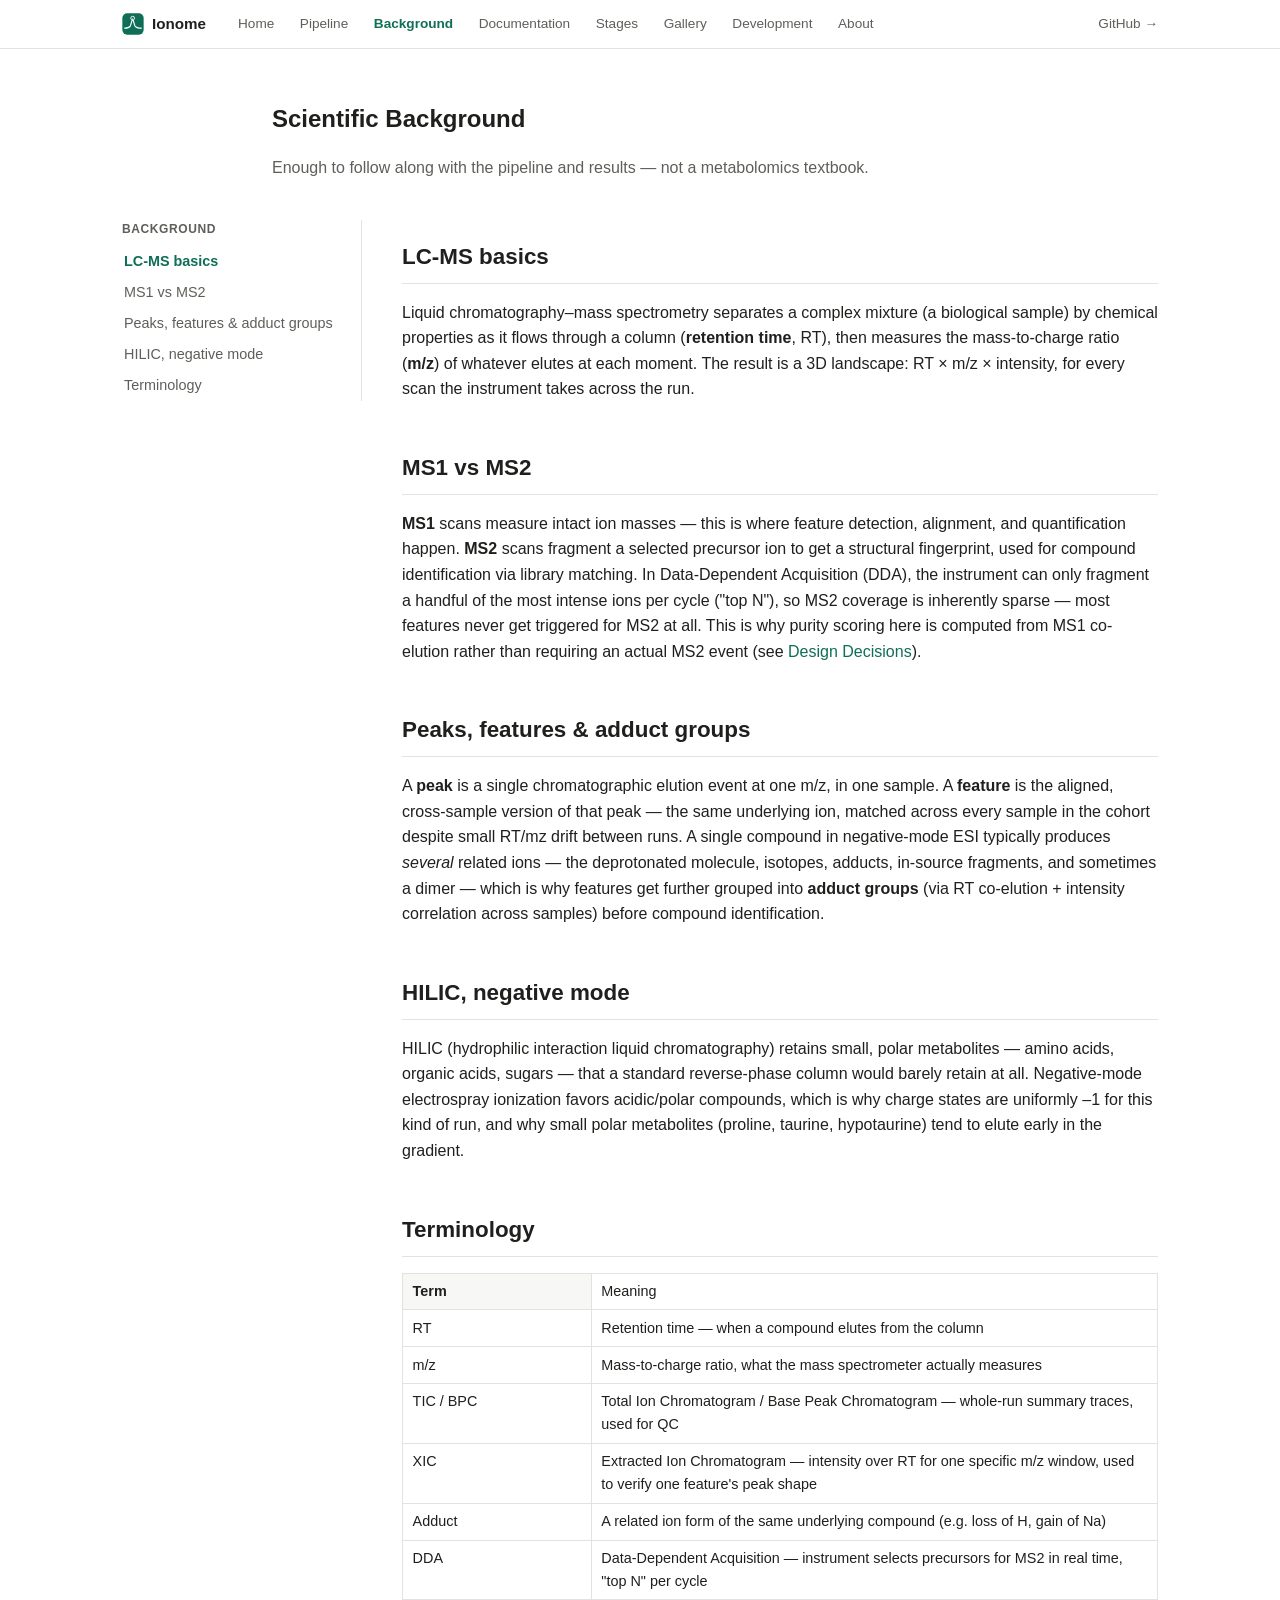
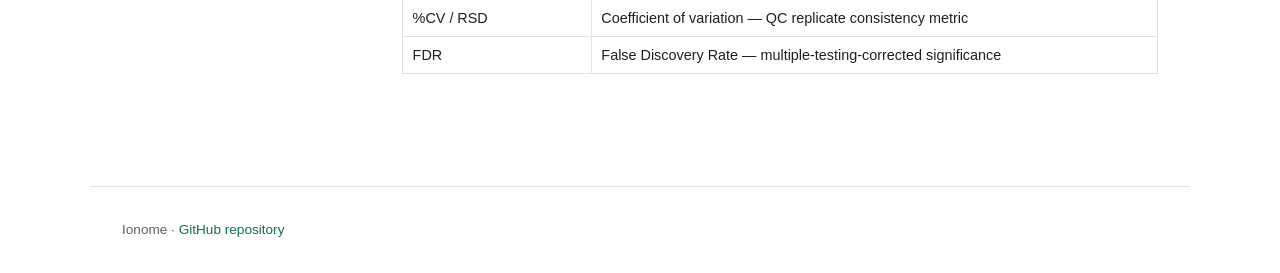
==== docs/background.html @ c23ceeff "restructure into unified workspace" ====
<!DOCTYPE html>
<html lang="en">
<head>
<meta charset="UTF-8">
<meta name="viewport" content="width=device-width, initial-scale=1.0">
<title>Ionome &mdash; Scientific Background</title>
<link rel="stylesheet" href="css/style.css">
<link rel="icon" type="image/svg+xml" href="assets/icons/favicon.svg">
<link rel="icon" type="image/png" sizes="32x32" href="assets/icons/favicon-32x32.png">
<link rel="icon" type="image/png" sizes="16x16" href="assets/icons/favicon-16x16.png">
<link rel="apple-touch-icon" href="assets/icons/apple-touch-icon.png">
<link rel="alternate icon" href="favicon.ico">
</head>
<body>

<nav class="site-nav">
  <div class="site-nav-inner">
    <a href="index.html" class="brand"><img src="assets/icons/favicon.svg" alt=""> Ionome</a>
    <a href="index.html">Home</a>
    <a href="pipeline.html">Pipeline</a>
    <a href="background.html" class="current">Background</a>
    <a href="documentation.html">Documentation</a>
    <a href="stages.html">Stages</a>
    <a href="gallery.html">Gallery</a>
    <a href="development.html">Development</a>
    <a href="about.html">About</a>
    <a class="gh-link" href="https://github.com/YOUR_USERNAME/YOUR_REPO" title="TODO: replace with the real repo URL">GitHub &rarr;</a>
  </div>
</nav>

<header class="page-header">
  <h1>Scientific Background</h1>
  <p class="tagline">Enough to follow along with the pipeline and results &mdash; not a metabolomics textbook.</p>
</header>

<div class="layout">
  <nav class="sidebar">
    <h4>Background</h4>
    <ul>
      <li><a href="#lcms-basics">LC-MS basics</a></li>
      <li><a href="#ms1-ms2">MS1 vs MS2</a></li>
      <li><a href="#peaks-features">Peaks, features &amp; adduct groups</a></li>
      <li><a href="#hilic-neg">HILIC, negative mode</a></li>
      <li><a href="#terminology">Terminology</a></li>
    </ul>
  </nav>

  <main>

    <section id="lcms-basics">
      <h2>LC-MS basics</h2>
      <p>
        Liquid chromatography&ndash;mass spectrometry separates a complex
        mixture (a biological sample) by chemical properties as it flows
        through a column (<strong>retention time</strong>, RT), then
        measures the mass-to-charge ratio (<strong>m/z</strong>) of
        whatever elutes at each moment. The result is a 3D landscape: RT
        &times; m/z &times; intensity, for every scan the instrument takes
        across the run.
      </p>
    </section>

    <section id="ms1-ms2">
      <h2>MS1 vs MS2</h2>
      <p>
        <strong>MS1</strong> scans measure intact ion masses &mdash; this is
        where feature detection, alignment, and quantification happen.
        <strong>MS2</strong> scans fragment a selected precursor ion to get
        a structural fingerprint, used for compound identification via
        library matching. In Data-Dependent Acquisition (DDA), the
        instrument can only fragment a handful of the most intense ions per
        cycle ("top N"), so MS2 coverage is inherently sparse &mdash; most
        features never get triggered for MS2 at all. This is why purity
        scoring here is computed from MS1 co-elution rather than requiring
        an actual MS2 event (see <a href="pipeline.html#dd-ms2">Design
        Decisions</a>).
      </p>
    </section>

    <section id="peaks-features">
      <h2>Peaks, features &amp; adduct groups</h2>
      <p>
        A <strong>peak</strong> is a single chromatographic elution event at
        one m/z, in one sample. A <strong>feature</strong> is the aligned,
        cross-sample version of that peak &mdash; the same underlying ion,
        matched across every sample in the cohort despite small RT/mz
        drift between runs. A single compound in negative-mode ESI
        typically produces <em>several</em> related ions &mdash; the
        deprotonated molecule, isotopes, adducts, in-source fragments, and
        sometimes a dimer &mdash; which is why features get further grouped
        into <strong>adduct groups</strong> (via RT co-elution + intensity
        correlation across samples) before compound identification.
      </p>
    </section>

    <section id="hilic-neg">
      <h2>HILIC, negative mode</h2>
      <p>
        HILIC (hydrophilic interaction liquid chromatography) retains
        small, polar metabolites &mdash; amino acids, organic acids, sugars
        &mdash; that a standard reverse-phase column would barely retain at
        all. Negative-mode electrospray ionization favors acidic/polar
        compounds, which is why charge states are uniformly &ndash;1 for
        this kind of run, and why small polar metabolites (proline,
        taurine, hypotaurine) tend to elute early in the gradient.
      </p>
    </section>

    <section id="terminology">
      <h2>Terminology</h2>
      <table class="diff-table">
        <tr><th>Term</th><td>Meaning</td></tr>
        <tr><td>RT</td><td>Retention time &mdash; when a compound elutes from the column</td></tr>
        <tr><td>m/z</td><td>Mass-to-charge ratio, what the mass spectrometer actually measures</td></tr>
        <tr><td>TIC / BPC</td><td>Total Ion Chromatogram / Base Peak Chromatogram &mdash; whole-run summary traces, used for QC</td></tr>
        <tr><td>XIC</td><td>Extracted Ion Chromatogram &mdash; intensity over RT for one specific m/z window, used to verify one feature's peak shape</td></tr>
        <tr><td>Adduct</td><td>A related ion form of the same underlying compound (e.g. loss of H, gain of Na)</td></tr>
        <tr><td>DDA</td><td>Data-Dependent Acquisition &mdash; instrument selects precursors for MS2 in real time, "top N" per cycle</td></tr>
        <tr><td>%CV / RSD</td><td>Coefficient of variation &mdash; QC replicate consistency metric</td></tr>
        <tr><td>FDR</td><td>False Discovery Rate &mdash; multiple-testing-corrected significance</td></tr>
      </table>
    </section>

  </main>
</div>


<footer>
  Ionome &middot; <a href="https://github.com/YOUR_USERNAME/YOUR_REPO" title="TODO: replace with the real repo URL">GitHub repository</a>
</footer>

<script src="js/main.js"></script>
</body>
</html>
---- docs/css/style.css ----
:root {
  --bg: #ffffff;
  --bg-alt: #f7f7f5;
  --text: #1f1f1d;
  --text-muted: #5f5e5a;
  --border: #e3e2dc;
  --accent: #0f6e56;
  --accent-bg: #e1f5ee;
  --coral: #993c1d;
  --coral-bg: #faece7;
  --mono: "SF Mono", "Consolas", "Menlo", monospace;
  --sans: -apple-system, BlinkMacSystemFont, "Segoe UI", Helvetica, Arial, sans-serif;
  --sidebar-width: 240px;
}

* { box-sizing: border-box; }

body {
  margin: 0;
  font-family: var(--sans);
  color: var(--text);
  background: var(--bg);
  line-height: 1.6;
}

a { color: var(--accent); text-decoration: none; }
a:hover { text-decoration: underline; }

/* Site-level nav — separate from nav.sidebar, which is per-page anchor nav */
nav.site-nav {
  border-bottom: 1px solid var(--border);
  background: var(--bg);
  position: sticky;
  top: 0;
  z-index: 10;
}

nav.site-nav .site-nav-inner {
  max-width: 1100px;
  margin: 0 auto;
  padding: 0 2rem;
  display: flex;
  align-items: center;
  gap: 1.6rem;
  height: 3rem;
  overflow-x: auto;
}

nav.site-nav a {
  font-size: 0.85rem;
  color: var(--text-muted);
  white-space: nowrap;
}

nav.site-nav a:hover { color: var(--text); text-decoration: none; }

nav.site-nav a.current {
  color: var(--accent);
  font-weight: 600;
}

nav.site-nav a.gh-link { margin-left: auto; }

nav.site-nav .brand {
  display: flex;
  align-items: center;
  gap: 0.5rem;
  margin-right: 0.4rem;
  color: var(--text);
  font-weight: 600;
  font-size: 0.95rem;
}
nav.site-nav .brand img { height: 22px; width: 22px; display: block; }
nav.site-nav .brand:hover { color: var(--text); }

.hero .brand-icon { height: 40px; width: 40px; margin-bottom: 0.6rem; }

code {
  font-family: var(--mono);
  background: var(--bg-alt);
  padding: 0.1em 0.4em;
  border-radius: 4px;
  font-size: 0.9em;
}

header.hero {
  padding: 3rem 2rem 2rem;
  max-width: 800px;
  margin: 0 auto;
}

header.hero h1 {
  font-size: 1.8rem;
  font-weight: 600;
  margin-bottom: 0.5rem;
}

header.hero p.tagline {
  color: var(--text-muted);
  font-size: 1.1rem;
  max-width: 640px;
}

header.hero .links {
  margin-top: 1rem;
  font-size: 0.95rem;
}

.layout {
  display: flex;
  max-width: 1100px;
  margin: 0 auto;
  padding: 0 2rem 4rem;
  gap: 2.5rem;
  align-items: flex-start;
}

nav.sidebar {
  position: sticky;
  top: 2rem;
  flex: 0 0 var(--sidebar-width);
  border-right: 1px solid var(--border);
  padding-right: 1.5rem;
  max-height: calc(100vh - 4rem);
  overflow-y: auto;
}

nav.sidebar h4 {
  font-size: 0.75rem;
  text-transform: uppercase;
  letter-spacing: 0.05em;
  color: var(--text-muted);
  margin: 1.2rem 0 0.4rem;
}

nav.sidebar h4:first-child { margin-top: 0; }

nav.sidebar ul {
  list-style: none;
  margin: 0;
  padding: 0;
}

nav.sidebar li a {
  display: block;
  padding: 0.25rem 0;
  font-size: 0.9rem;
  color: var(--text-muted);
  border-left: 2px solid transparent;
  padding-left: 0.6rem;
  margin-left: -0.6rem;
}

nav.sidebar li a:hover {
  color: var(--text);
  text-decoration: none;
}

nav.sidebar li a.active {
  color: var(--accent);
  border-left-color: var(--accent);
  font-weight: 600;
}

main {
  flex: 1;
  min-width: 0;
}

section {
  margin-bottom: 3rem;
  scroll-margin-top: 2rem;
}

section h2 {
  font-size: 1.4rem;
  font-weight: 600;
  border-bottom: 1px solid var(--border);
  padding-bottom: 0.5rem;
  margin-bottom: 1rem;
}

section h3 {
  font-size: 1.1rem;
  font-weight: 600;
  margin-top: 2rem;
  margin-bottom: 0.5rem;
}

.diagram-card {
  background: var(--bg-alt);
  border: 1px solid var(--border);
  border-radius: 10px;
  padding: 1rem;
  margin: 1rem 0;
}

.stage {
  border: 1px solid var(--border);
  border-radius: 10px;
  padding: 1.2rem 1.4rem;
  margin-bottom: 1rem;
  scroll-margin-top: 2rem;
}

.stage h3 {
  margin-top: 0;
  font-family: var(--mono);
  font-size: 1rem;
}

.stage .io {
  font-family: var(--mono);
  font-size: 0.85rem;
  color: var(--text-muted);
  background: var(--bg-alt);
  display: inline-block;
  padding: 0.3rem 0.6rem;
  border-radius: 6px;
  margin: 0.4rem 0;
}

.stage .note {
  font-size: 0.9rem;
  color: var(--text-muted);
}

.badge {
  display: inline-block;
  font-size: 0.7rem;
  font-weight: 600;
  text-transform: uppercase;
  letter-spacing: 0.03em;
  padding: 0.15rem 0.5rem;
  border-radius: 20px;
  margin-left: 0.5rem;
  vertical-align: middle;
}

.badge.modified { background: var(--coral-bg); color: var(--coral); }
.badge.new { background: var(--accent-bg); color: var(--accent); }

.diff-table {
  width: 100%;
  border-collapse: collapse;
  font-size: 0.9rem;
  margin: 0.6rem 0;
}

.diff-table th, .diff-table td {
  border: 1px solid var(--border);
  padding: 0.4rem 0.6rem;
  text-align: left;
  vertical-align: top;
}

.diff-table th {
  background: var(--bg-alt);
  font-weight: 600;
  width: 25%;
}

.todo {
  color: var(--text-muted);
  font-style: italic;
  font-size: 0.9rem;
}

.plot-placeholder {
  border: 1px dashed var(--border);
  border-radius: 10px;
  padding: 2rem;
  text-align: center;
  color: var(--text-muted);
  font-size: 0.9rem;
  background: var(--bg-alt);
}

/* Simpler header for non-home pages (hero stays home-only) */
header.page-header {
  padding: 2.2rem 2rem 1.5rem;
  max-width: 800px;
  margin: 0 auto;
}

header.page-header h1 {
  font-size: 1.5rem;
  font-weight: 600;
  margin-bottom: 0.4rem;
}

header.page-header p.tagline {
  color: var(--text-muted);
  font-size: 1rem;
  max-width: 640px;
}

/* Bug/finding callouts — used for the "why should I trust it" narrative:
   real bugs found and fixed, not just clean success stories */
.finding {
  border-left: 3px solid var(--coral);
  background: var(--coral-bg);
  border-radius: 0 8px 8px 0;
  padding: 0.9rem 1.1rem;
  margin: 1rem 0;
  font-size: 0.92rem;
}

.finding .finding-label {
  font-size: 0.7rem;
  font-weight: 700;
  text-transform: uppercase;
  letter-spacing: 0.04em;
  color: var(--coral);
  display: block;
  margin-bottom: 0.3rem;
}

.decision {
  border-left: 3px solid var(--accent);
  background: var(--accent-bg);
  border-radius: 0 8px 8px 0;
  padding: 0.9rem 1.1rem;
  margin: 1rem 0;
  font-size: 0.92rem;
}

.decision .decision-label {
  font-size: 0.7rem;
  font-weight: 700;
  text-transform: uppercase;
  letter-spacing: 0.04em;
  color: var(--accent);
  display: block;
  margin-bottom: 0.3rem;
}

/* Roadmap status markers */
.status-list { list-style: none; margin: 0; padding: 0; }
.status-list li {
  padding: 0.5rem 0 0.5rem 1.6rem;
  border-bottom: 1px solid var(--border);
  position: relative;
  font-size: 0.92rem;
}
.status-list li:last-child { border-bottom: none; }
.status-list li::before {
  content: "";
  position: absolute;
  left: 0;
  top: 0.85rem;
  width: 8px;
  height: 8px;
  border-radius: 50%;
}
.status-list li.done::before { background: var(--accent); }
.status-list li.open::before { background: var(--coral); }
.status-list li.deferred::before { background: var(--text-muted); }
.status-list .status-tag {
  font-size: 0.7rem;
  text-transform: uppercase;
  letter-spacing: 0.03em;
  color: var(--text-muted);
  margin-left: 0.5rem;
}

/* Gallery */
.gallery-grid {
  display: grid;
  grid-template-columns: repeat(auto-fit, minmax(280px, 1fr));
  gap: 1.2rem;
  margin: 1rem 0;
}
.gallery-item {
  border: 1px solid var(--border);
  border-radius: 10px;
  overflow: hidden;
}
.gallery-item img {
  width: 100%;
  display: block;
  background: var(--bg-alt);
}
.gallery-item .caption {
  padding: 0.7rem 0.9rem;
  font-size: 0.85rem;
  color: var(--text-muted);
}
.gallery-item .caption strong { color: var(--text); }

.feature-list {
  display: grid;
  grid-template-columns: repeat(auto-fit, minmax(220px, 1fr));
  gap: 1rem;
  margin: 1.2rem 0;
}
.feature-list .feature {
  border: 1px solid var(--border);
  border-radius: 10px;
  padding: 1rem 1.2rem;
}
.feature-list .feature h4 {
  margin: 0 0 0.3rem;
  font-size: 0.95rem;
}
.feature-list .feature p {
  margin: 0;
  font-size: 0.85rem;
  color: var(--text-muted);
}

footer {
  max-width: 1100px;
  margin: 0 auto;
  padding: 2rem;
  border-top: 1px solid var(--border);
  color: var(--text-muted);
  font-size: 0.85rem;
}

@media (max-width: 800px) {
  .layout { flex-direction: column; }
  nav.sidebar {
    position: static;
    width: 100%;
    max-height: none;
    border-right: none;
    border-bottom: 1px solid var(--border);
    padding-bottom: 1rem;
  }
}

/* --- Added for the Documentation page rewrite: Getting Started tabs, --- */
/* --- API endpoint tables, and code blocks.                          --- */

pre.code-block {
  background: var(--bg-alt);
  border: 1px solid var(--border);
  border-radius: 8px;
  padding: 0.9rem 1.1rem;
  overflow-x: auto;
  font-size: 0.85rem;
  line-height: 1.5;
}
pre.code-block code {
  background: none;
  padding: 0;
  border-radius: 0;
  font-size: inherit;
}

.doc-tabs {
  display: flex;
  gap: 0.4rem;
  margin: 1rem 0 0;
  border-bottom: 1px solid var(--border);
}
.doc-tabs button {
  background: none;
  border: none;
  border-bottom: 2px solid transparent;
  padding: 0.5rem 0.2rem;
  margin-right: 1rem;
  font-size: 0.95rem;
  font-family: var(--sans);
  color: var(--text-muted);
  cursor: pointer;
}
.doc-tabs button.active { color: var(--accent); border-bottom-color: var(--accent); font-weight: 600; }
.doc-tab-panel { display: none; padding-top: 1rem; }
.doc-tab-panel.active { display: block; }

.endpoint-table code { white-space: nowrap; }
.endpoint-table td:first-child { font-weight: 600; }
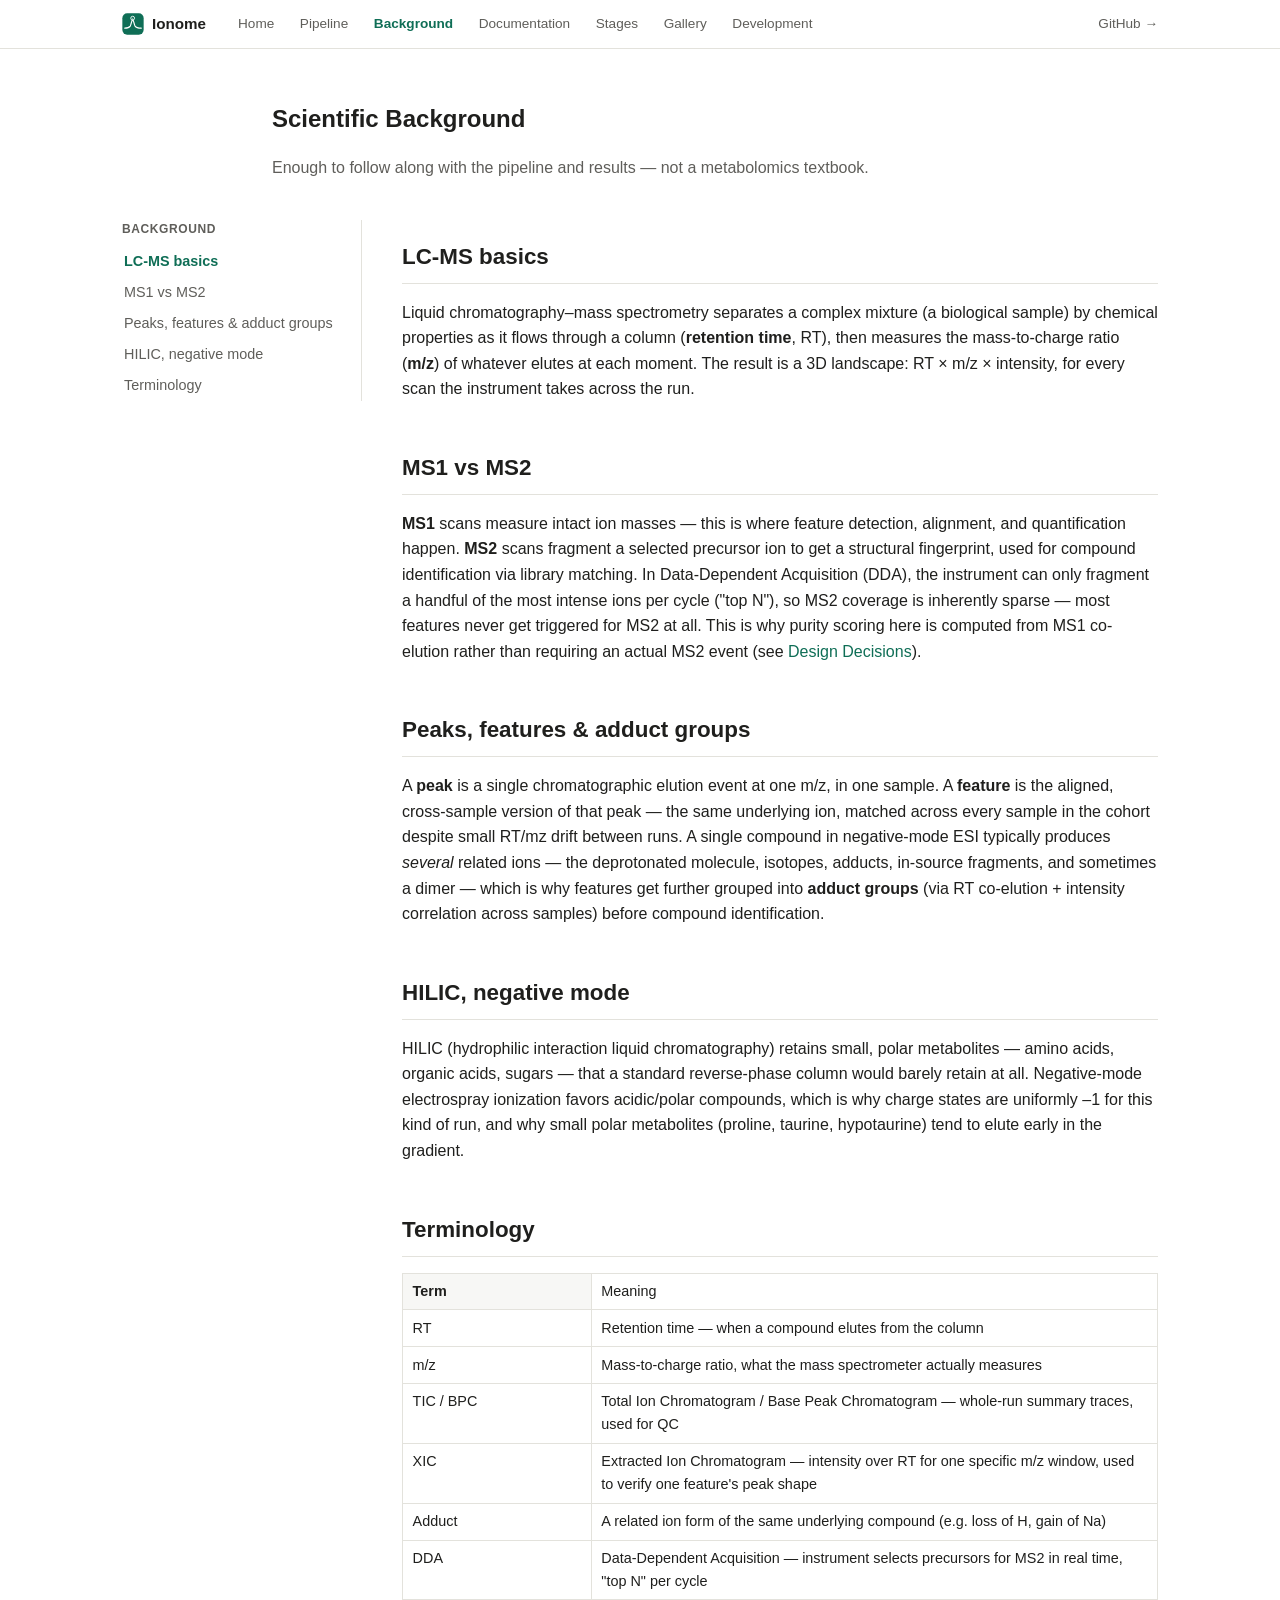
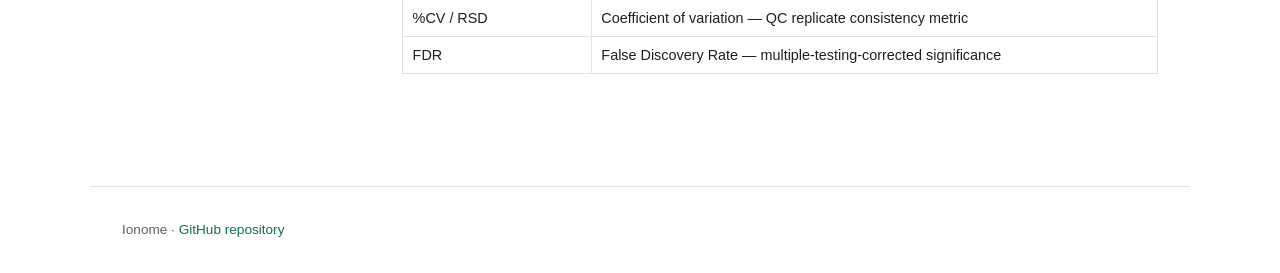
==== commit 8e99e65f: "added" ====
--- a/docs/background.html
+++ b/docs/background.html
@@ -23,7 +23,6 @@
     <a href="stages.html">Stages</a>
     <a href="gallery.html">Gallery</a>
     <a href="development.html">Development</a>
-    <a href="about.html">About</a>
     <a class="gh-link" href="https://github.com/YOUR_USERNAME/YOUR_REPO" title="TODO: replace with the real repo URL">GitHub &rarr;</a>
   </div>
 </nav>
--- a/docs/css/style.css
+++ b/docs/css/style.css
@@ -409,6 +409,19 @@
   color: var(--text-muted);
 }
 
+.doc-tab-panel .screenshot {
+  width: 100%;
+  display: block;
+  border: 1px solid var(--border);
+  border-radius: 8px;
+  background: var(--bg-alt);
+}
+.doc-tab-panel .screenshot-caption {
+  margin: 0.7rem 0 0;
+  font-size: 0.85rem;
+  color: var(--text-muted);
+}
+
 footer {
   max-width: 1100px;
   margin: 0 auto;
